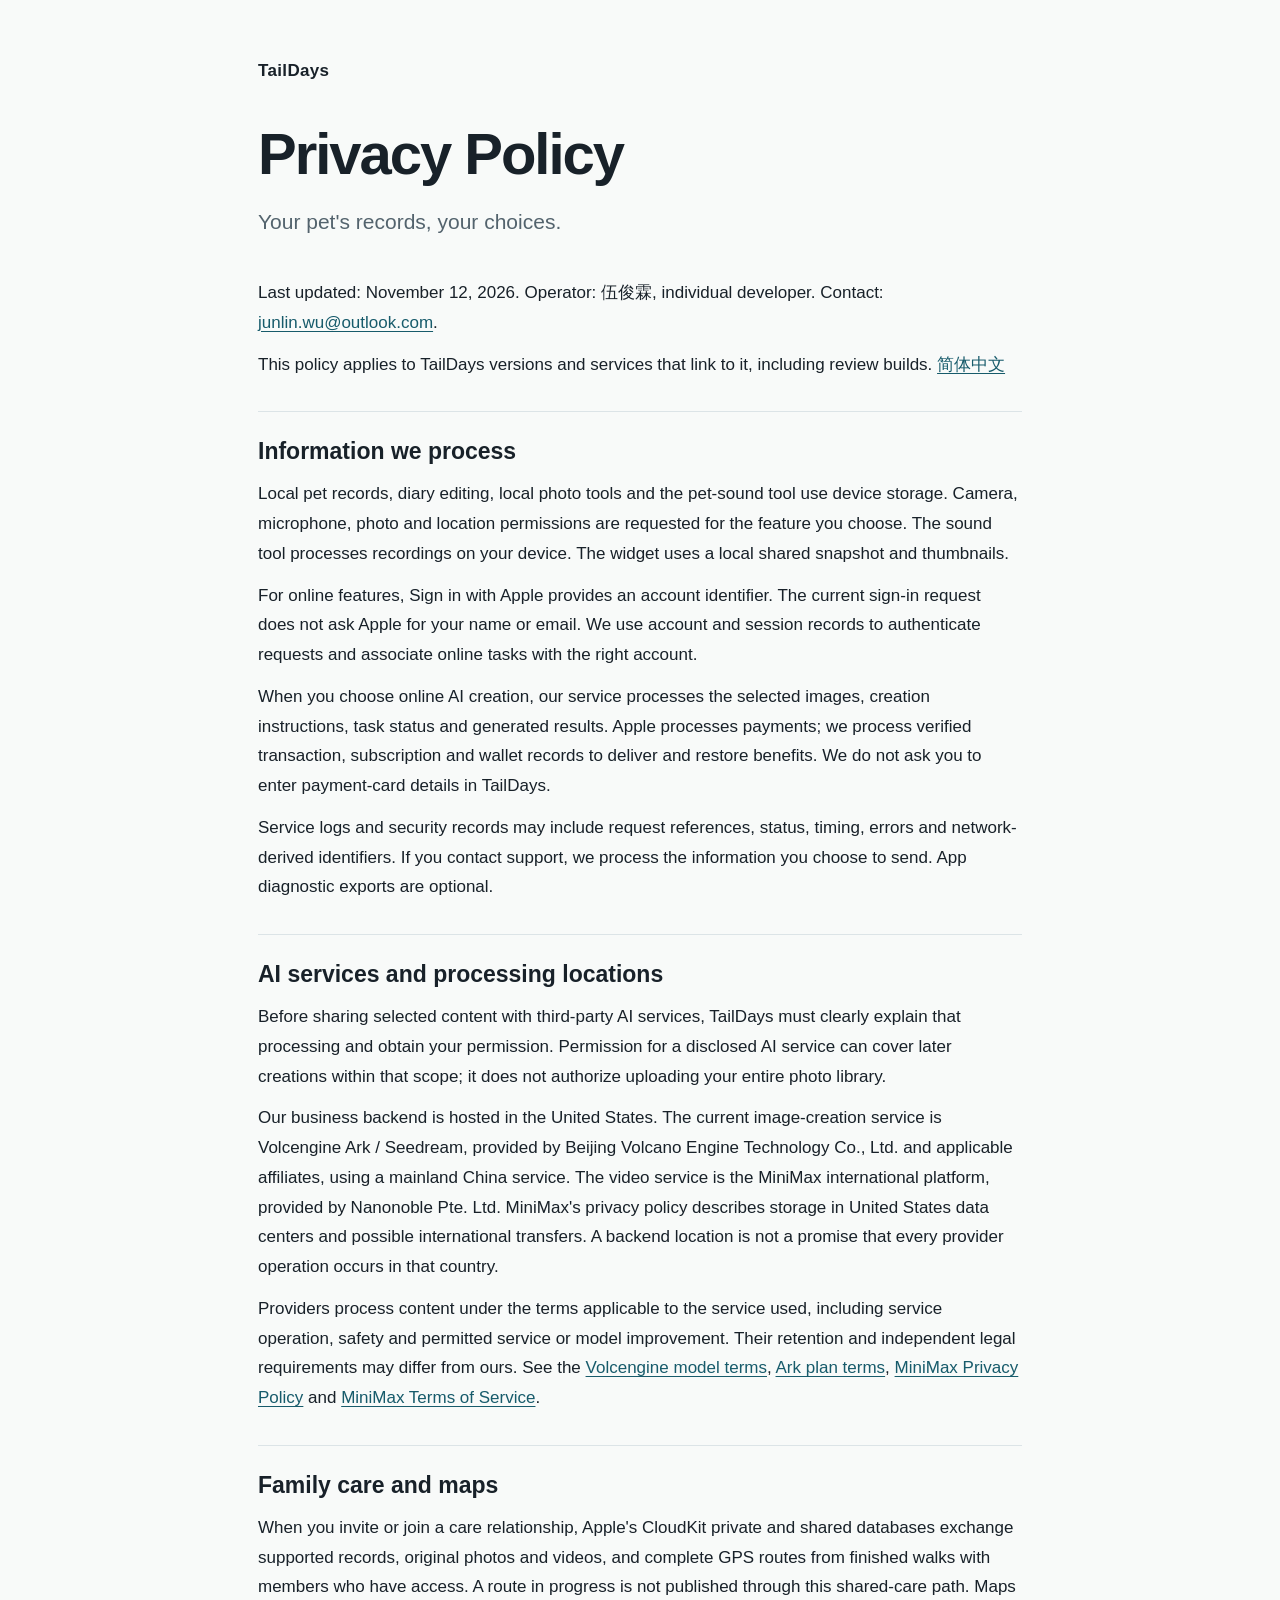
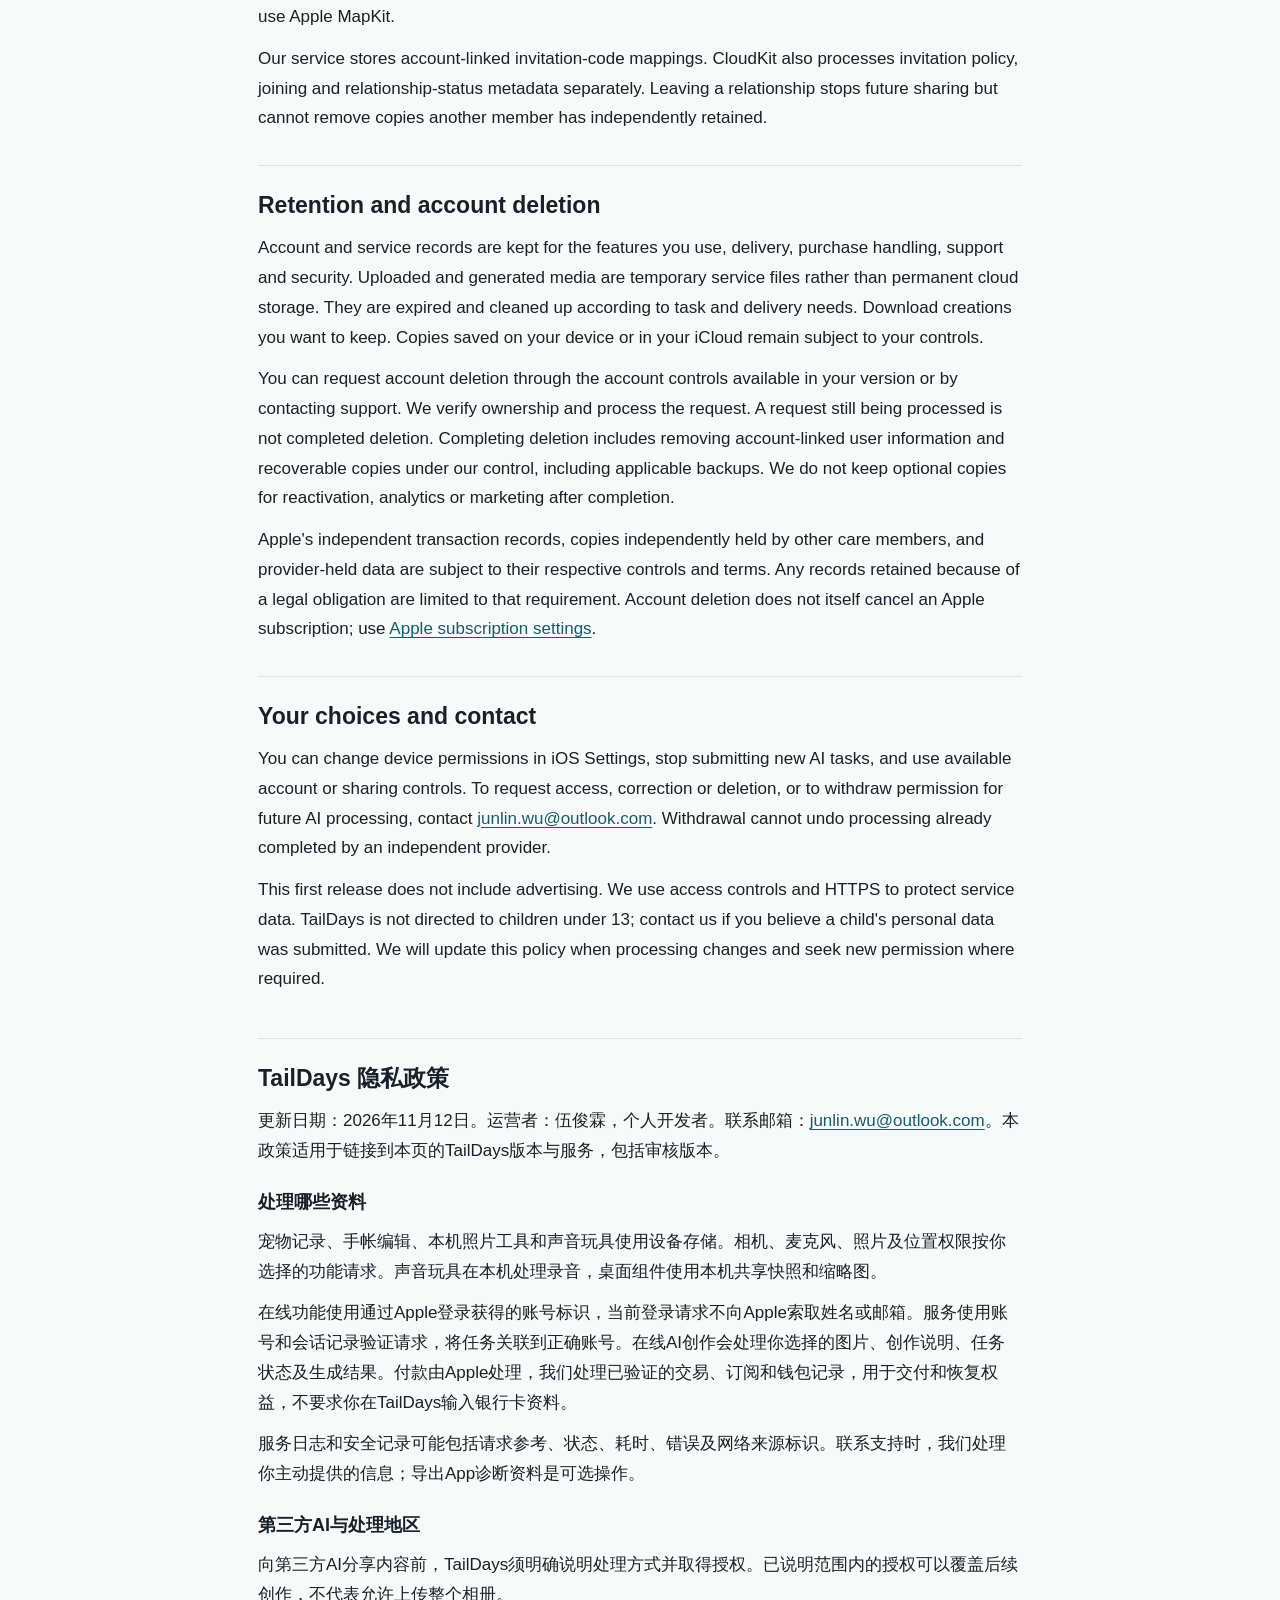
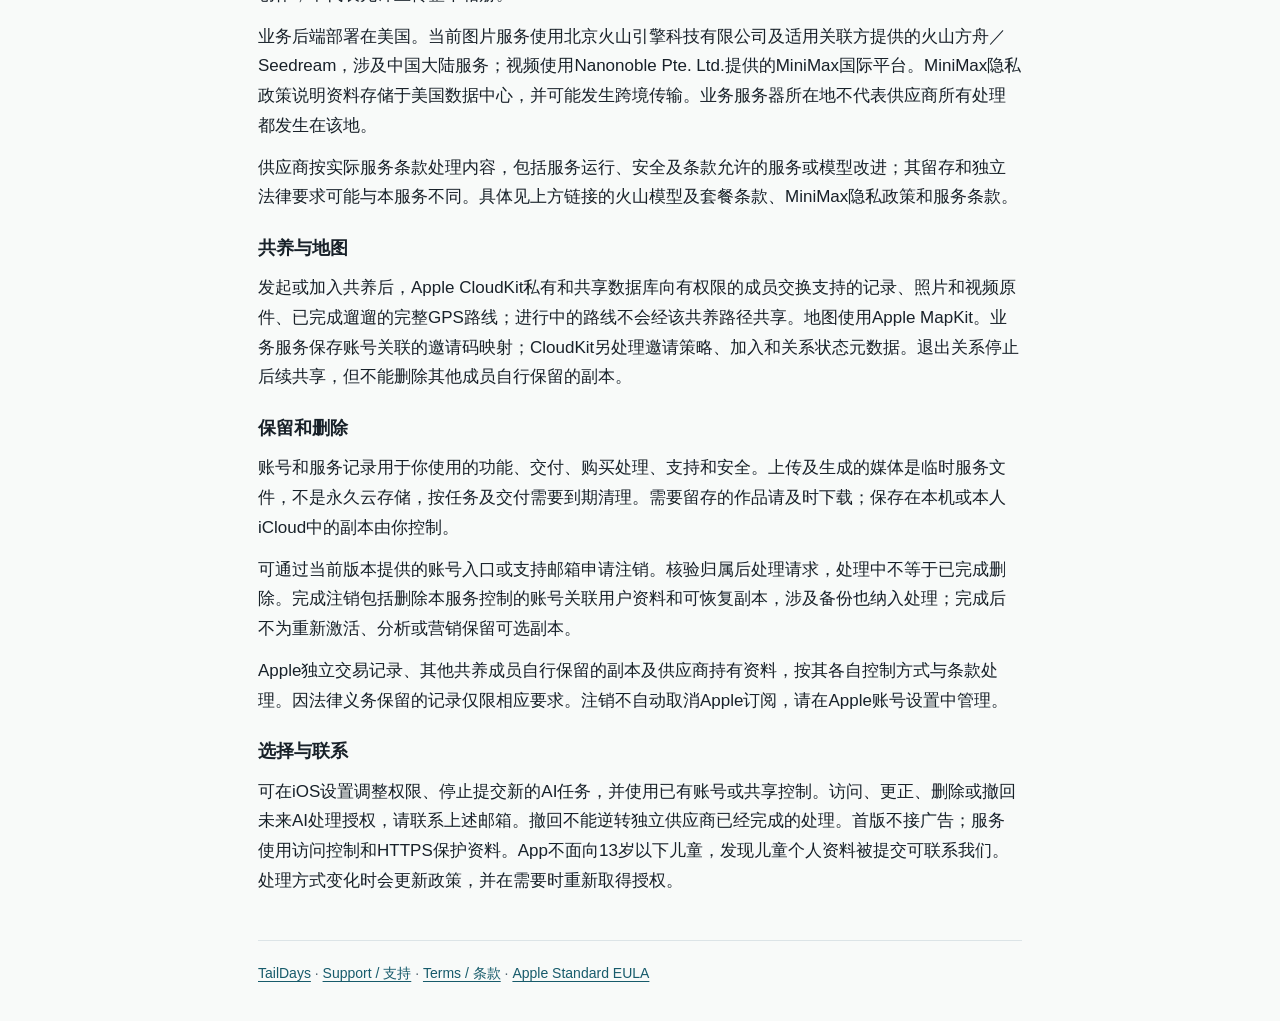
==== privacy/index.html @ 8c6a3384 "Publish TailDays privacy policy and service terms Add bilingual legal pages and navigation links for" ====
<!doctype html>
<html lang="en">
<head>
<meta charset="utf-8">
<meta name="viewport" content="width=device-width, initial-scale=1">
<meta name="description" content="How TailDays handles account information, AI creations, purchases, shared care and privacy requests.">
<title>TailDays Privacy Policy · 隐私政策</title>
<link rel="stylesheet" href="../site.css">
</head>
<body>
<main>
<a class="brand" href="../">TailDays</a>
<h1>Privacy Policy</h1>
<p class="lead">Your pet's records, your choices.</p>
<p>Last updated: November 12, 2026. Operator: 伍俊霖, individual developer. Contact: <a href="mailto:junlin.wu@outlook.com">junlin.wu@outlook.com</a>.</p>
<p>This policy applies to TailDays versions and services that link to it, including review builds. <a href="#zh">简体中文</a></p>
<section>
<h2>Information we process</h2>
<p>Local pet records, diary editing, local photo tools and the pet-sound tool use device storage. Camera, microphone, photo and location permissions are requested for the feature you choose. The sound tool processes recordings on your device. The widget uses a local shared snapshot and thumbnails.</p>
<p>For online features, Sign in with Apple provides an account identifier. The current sign-in request does not ask Apple for your name or email. We use account and session records to authenticate requests and associate online tasks with the right account.</p>
<p>When you choose online AI creation, our service processes the selected images, creation instructions, task status and generated results. Apple processes payments; we process verified transaction, subscription and wallet records to deliver and restore benefits. We do not ask you to enter payment-card details in TailDays.</p>
<p>Service logs and security records may include request references, status, timing, errors and network-derived identifiers. If you contact support, we process the information you choose to send. App diagnostic exports are optional.</p>
</section>
<section>
<h2>AI services and processing locations</h2>
<p>Before sharing selected content with third-party AI services, TailDays must clearly explain that processing and obtain your permission. Permission for a disclosed AI service can cover later creations within that scope; it does not authorize uploading your entire photo library.</p>
<p>Our business backend is hosted in the United States. The current image-creation service is Volcengine Ark / Seedream, provided by Beijing Volcano Engine Technology Co., Ltd. and applicable affiliates, using a mainland China service. The video service is the MiniMax international platform, provided by Nanonoble Pte. Ltd. MiniMax's privacy policy describes storage in United States data centers and possible international transfers. A backend location is not a promise that every provider operation occurs in that country.</p>
<p>Providers process content under the terms applicable to the service used, including service operation, safety and permitted service or model improvement. Their retention and independent legal requirements may differ from ours. See the <a href="https://docs.volcengine.com/docs/ark/doubao-model-service-agreement?lang=zh">Volcengine model terms</a>, <a href="https://docs.volcengine.com/docs/ark/subscription-package-service-terms-conditions?lang=zh">Ark plan terms</a>, <a href="https://platform.minimax.io/protocol/privacy-policy">MiniMax Privacy Policy</a> and <a href="https://platform.minimax.io/protocol/terms-of-service">MiniMax Terms of Service</a>.</p>
</section>
<section>
<h2>Family care and maps</h2>
<p>When you invite or join a care relationship, Apple's CloudKit private and shared databases exchange supported records, original photos and videos, and complete GPS routes from finished walks with members who have access. A route in progress is not published through this shared-care path. Maps use Apple MapKit.</p>
<p>Our service stores account-linked invitation-code mappings. CloudKit also processes invitation policy, joining and relationship-status metadata separately. Leaving a relationship stops future sharing but cannot remove copies another member has independently retained.</p>
</section>
<section>
<h2>Retention and account deletion</h2>
<p>Account and service records are kept for the features you use, delivery, purchase handling, support and security. Uploaded and generated media are temporary service files rather than permanent cloud storage. They are expired and cleaned up according to task and delivery needs. Download creations you want to keep. Copies saved on your device or in your iCloud remain subject to your controls.</p>
<p>You can request account deletion through the account controls available in your version or by contacting support. We verify ownership and process the request. A request still being processed is not completed deletion. Completing deletion includes removing account-linked user information and recoverable copies under our control, including applicable backups. We do not keep optional copies for reactivation, analytics or marketing after completion.</p>
<p>Apple's independent transaction records, copies independently held by other care members, and provider-held data are subject to their respective controls and terms. Any records retained because of a legal obligation are limited to that requirement. Account deletion does not itself cancel an Apple subscription; use <a href="https://apps.apple.com/account/subscriptions/">Apple subscription settings</a>.</p>
</section>
<section id="choices">
<h2>Your choices and contact</h2>
<p>You can change device permissions in iOS Settings, stop submitting new AI tasks, and use available account or sharing controls. To request access, correction or deletion, or to withdraw permission for future AI processing, contact <a href="mailto:junlin.wu@outlook.com">junlin.wu@outlook.com</a>. Withdrawal cannot undo processing already completed by an independent provider.</p>
<p>This first release does not include advertising. We use access controls and HTTPS to protect service data. TailDays is not directed to children under 13; contact us if you believe a child's personal data was submitted. We will update this policy when processing changes and seek new permission where required.</p>
</section>
<section lang="zh-Hans" class="translation" id="zh">
<h2>TailDays 隐私政策</h2>
<p>更新日期：2026年11月12日。运营者：伍俊霖，个人开发者。联系邮箱：<a href="mailto:junlin.wu@outlook.com">junlin.wu@outlook.com</a>。本政策适用于链接到本页的TailDays版本与服务，包括审核版本。</p>
<h3>处理哪些资料</h3>
<p>宠物记录、手帐编辑、本机照片工具和声音玩具使用设备存储。相机、麦克风、照片及位置权限按你选择的功能请求。声音玩具在本机处理录音，桌面组件使用本机共享快照和缩略图。</p>
<p>在线功能使用通过Apple登录获得的账号标识，当前登录请求不向Apple索取姓名或邮箱。服务使用账号和会话记录验证请求，将任务关联到正确账号。在线AI创作会处理你选择的图片、创作说明、任务状态及生成结果。付款由Apple处理，我们处理已验证的交易、订阅和钱包记录，用于交付和恢复权益，不要求你在TailDays输入银行卡资料。</p>
<p>服务日志和安全记录可能包括请求参考、状态、耗时、错误及网络来源标识。联系支持时，我们处理你主动提供的信息；导出App诊断资料是可选操作。</p>
<h3>第三方AI与处理地区</h3>
<p>向第三方AI分享内容前，TailDays须明确说明处理方式并取得授权。已说明范围内的授权可以覆盖后续创作，不代表允许上传整个相册。</p>
<p>业务后端部署在美国。当前图片服务使用北京火山引擎科技有限公司及适用关联方提供的火山方舟／Seedream，涉及中国大陆服务；视频使用Nanonoble Pte. Ltd.提供的MiniMax国际平台。MiniMax隐私政策说明资料存储于美国数据中心，并可能发生跨境传输。业务服务器所在地不代表供应商所有处理都发生在该地。</p>
<p>供应商按实际服务条款处理内容，包括服务运行、安全及条款允许的服务或模型改进；其留存和独立法律要求可能与本服务不同。具体见上方链接的火山模型及套餐条款、MiniMax隐私政策和服务条款。</p>
<h3>共养与地图</h3>
<p>发起或加入共养后，Apple CloudKit私有和共享数据库向有权限的成员交换支持的记录、照片和视频原件、已完成遛遛的完整GPS路线；进行中的路线不会经该共养路径共享。地图使用Apple MapKit。业务服务保存账号关联的邀请码映射；CloudKit另处理邀请策略、加入和关系状态元数据。退出关系停止后续共享，但不能删除其他成员自行保留的副本。</p>
<h3>保留和删除</h3>
<p>账号和服务记录用于你使用的功能、交付、购买处理、支持和安全。上传及生成的媒体是临时服务文件，不是永久云存储，按任务及交付需要到期清理。需要留存的作品请及时下载；保存在本机或本人iCloud中的副本由你控制。</p>
<p>可通过当前版本提供的账号入口或支持邮箱申请注销。核验归属后处理请求，处理中不等于已完成删除。完成注销包括删除本服务控制的账号关联用户资料和可恢复副本，涉及备份也纳入处理；完成后不为重新激活、分析或营销保留可选副本。</p>
<p>Apple独立交易记录、其他共养成员自行保留的副本及供应商持有资料，按其各自控制方式与条款处理。因法律义务保留的记录仅限相应要求。注销不自动取消Apple订阅，请在Apple账号设置中管理。</p>
<h3>选择与联系</h3>
<p>可在iOS设置调整权限、停止提交新的AI任务，并使用已有账号或共享控制。访问、更正、删除或撤回未来AI处理授权，请联系上述邮箱。撤回不能逆转独立供应商已经完成的处理。首版不接广告；服务使用访问控制和HTTPS保护资料。App不面向13岁以下儿童，发现儿童个人资料被提交可联系我们。处理方式变化时会更新政策，并在需要时重新取得授权。</p>
</section>
<footer><a href="../">TailDays</a> · <a href="../support/">Support / 支持</a> · <a href="../terms/">Terms / 条款</a> · <a href="https://www.apple.com/legal/internet-services/itunes/dev/stdeula/">Apple Standard EULA</a></footer>
</main>
</body>
</html>
---- site.css ----
:root{color-scheme:light;--ink:#182129;--muted:#53636d;--line:#dce4e7;--accent:#175b6b;--paper:#f8faf9}
*{box-sizing:border-box}
body{margin:0;background:var(--paper);color:var(--ink);font:17px/1.75 -apple-system,BlinkMacSystemFont,"Segoe UI","PingFang SC",sans-serif}
main{max-width:820px;margin:0 auto;padding:56px 28px 36px}
.brand{font-weight:700;letter-spacing:.02em;text-decoration:none;color:var(--ink)}
h1{font-size:clamp(34px,7vw,58px);line-height:1.1;letter-spacing:-.035em;margin:36px 0 20px}
.lead{font-size:21px;line-height:1.55;color:var(--muted);max-width:620px;margin-bottom:40px}
h2{font-size:23px;line-height:1.35;margin:0 0 12px}
h3{font-size:18px;line-height:1.4;margin:24px 0 10px}
section{margin:32px 0;padding-top:24px;border-top:1px solid var(--line)}
.contact{padding:26px;border:1px solid var(--line);border-radius:18px;background:#fff}
p{margin:12px 0}
a{color:var(--accent);text-underline-offset:3px;overflow-wrap:anywhere}
.email{display:inline-block;font-size:clamp(18px,4vw,24px);font-weight:600;margin:4px 0 8px}
.translation{margin-top:44px}
footer{margin-top:44px;border-top:1px solid var(--line);padding-top:20px;font-size:14px;color:var(--muted)}
@media(max-width:480px){main{padding:30px 20px}.contact{padding:20px}.lead{font-size:19px}}
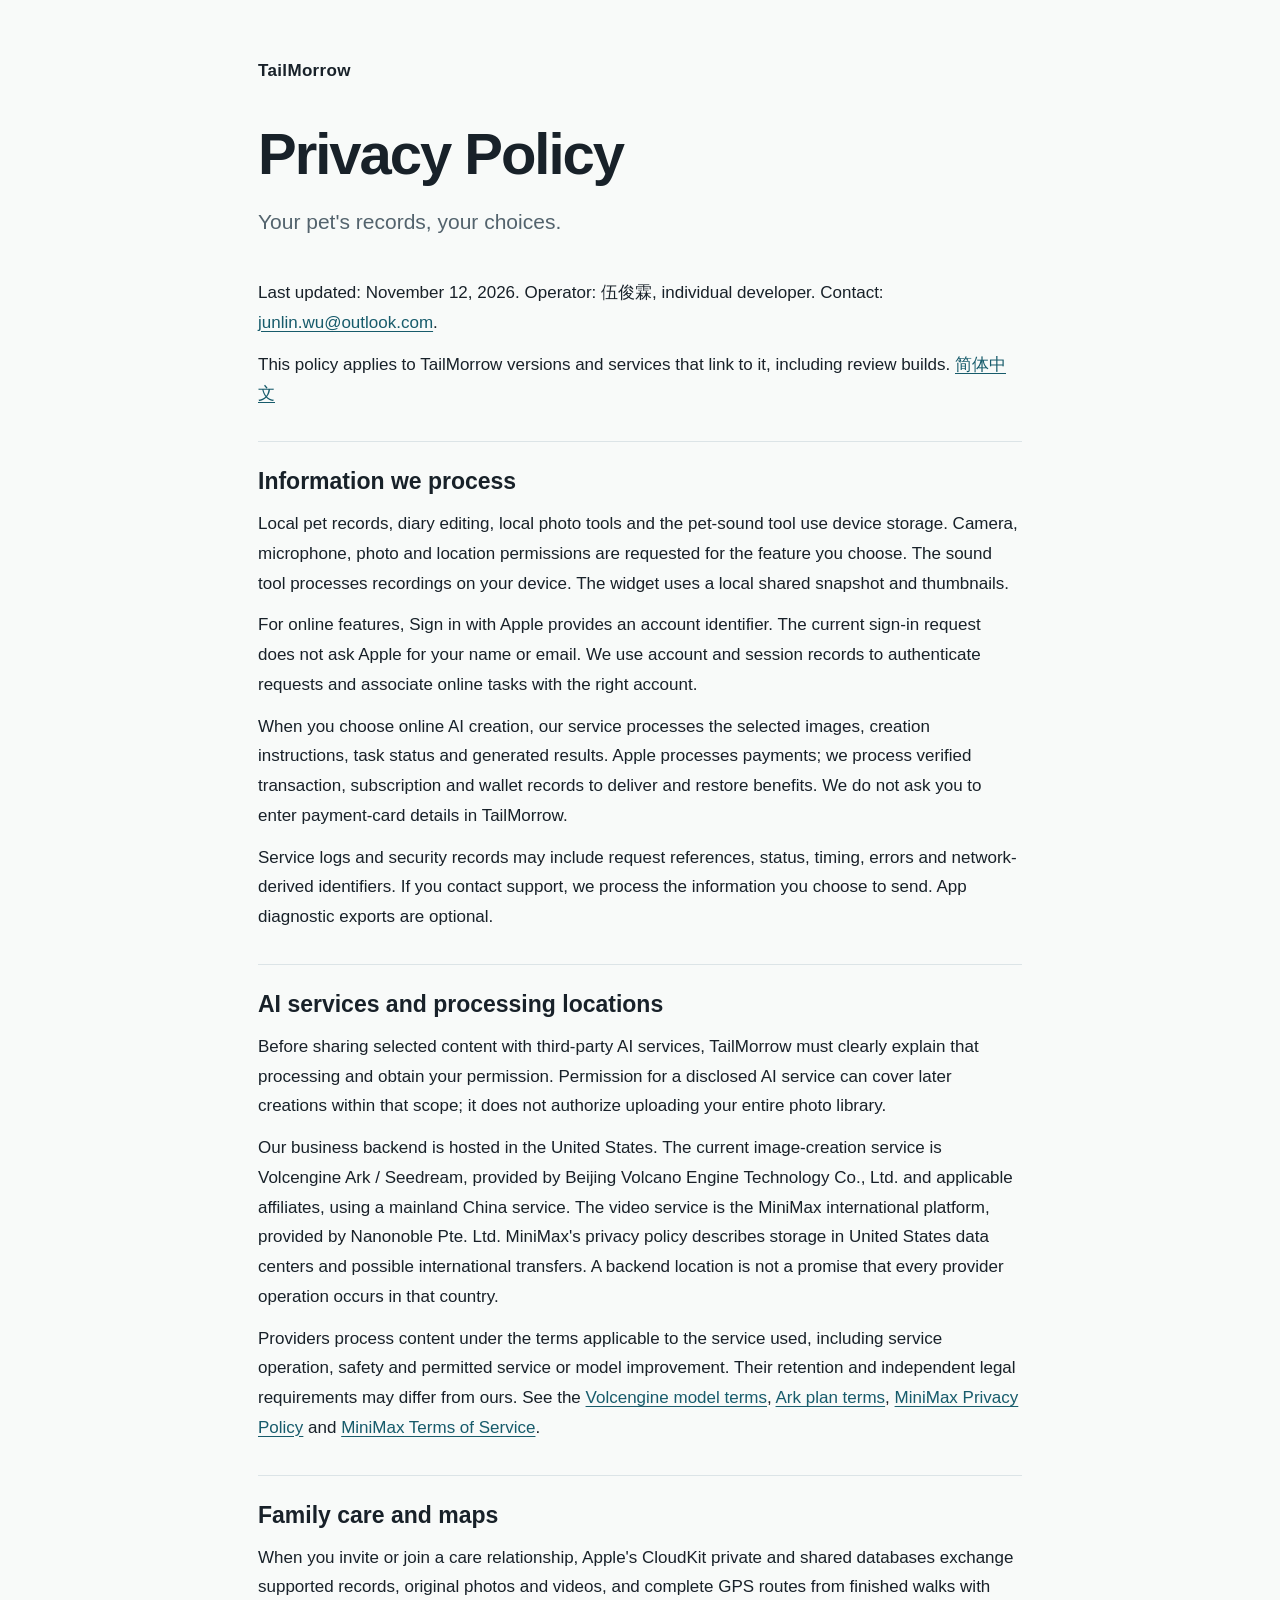
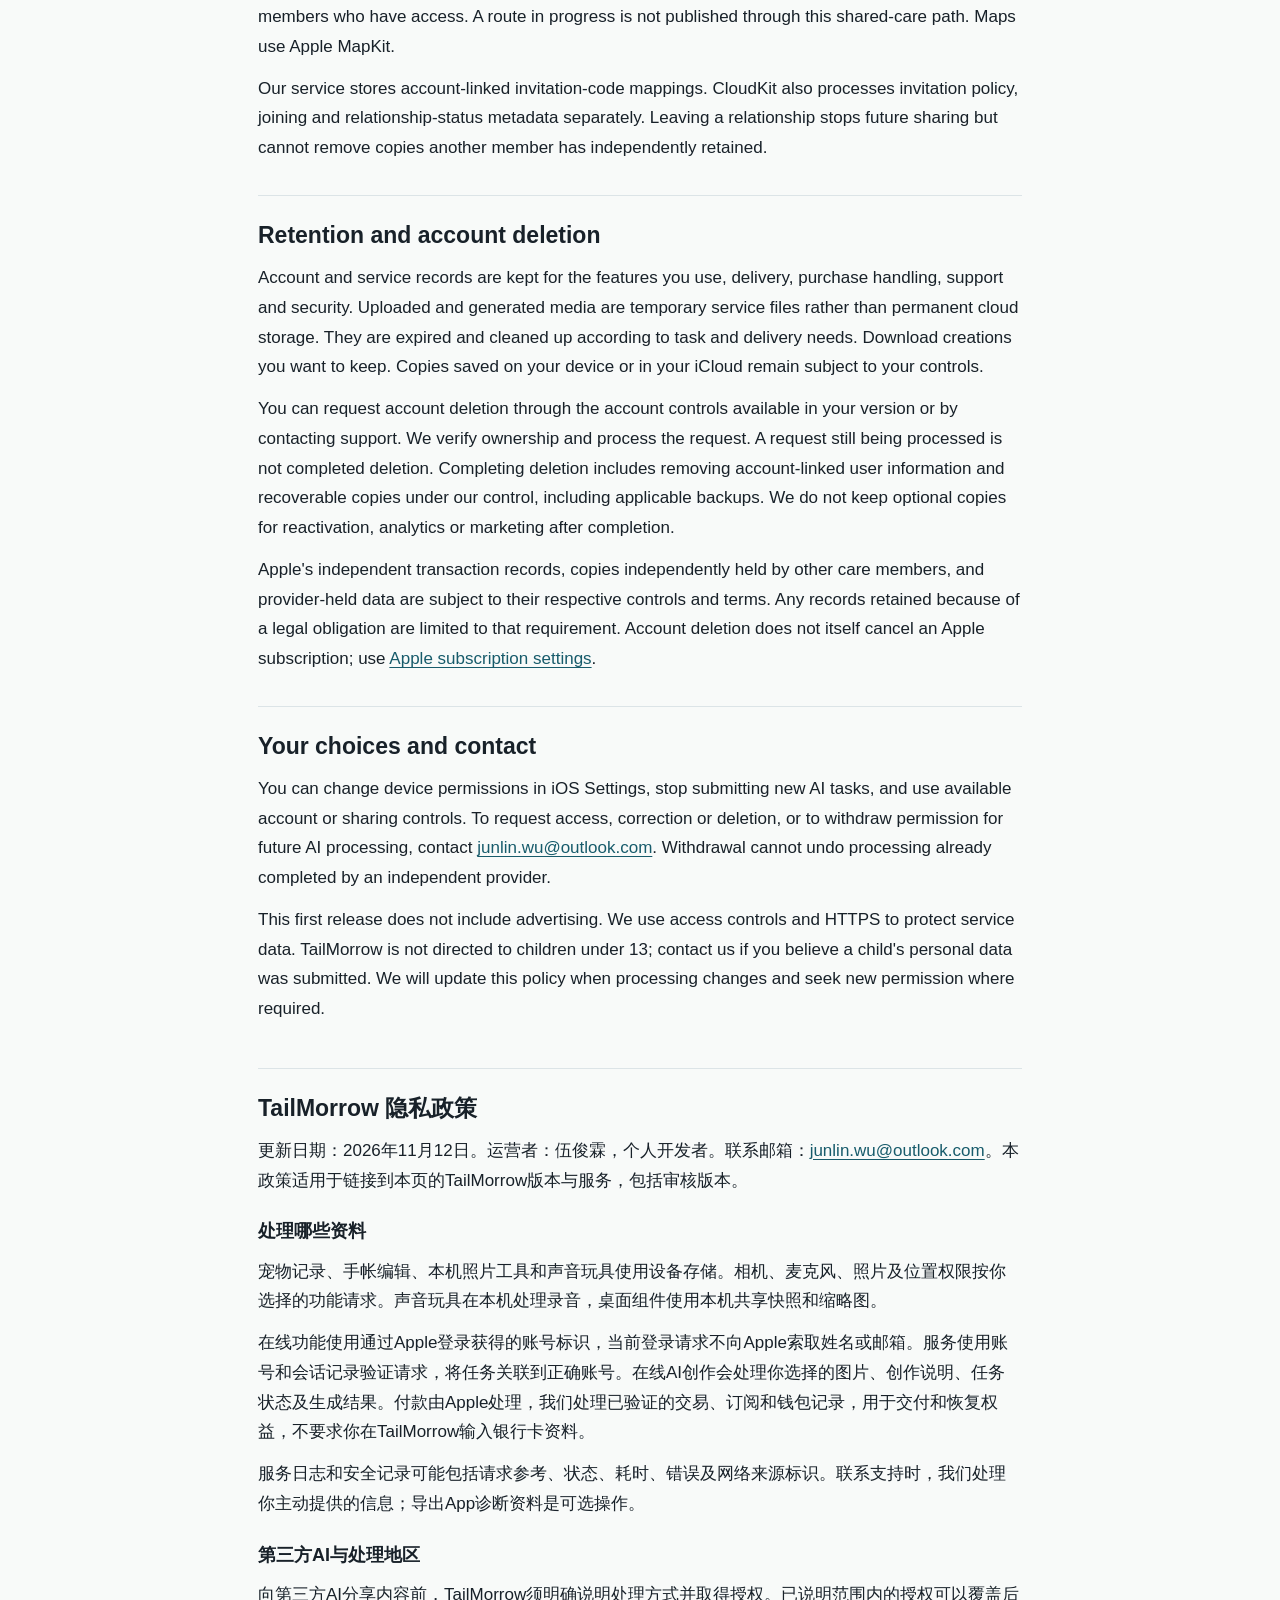
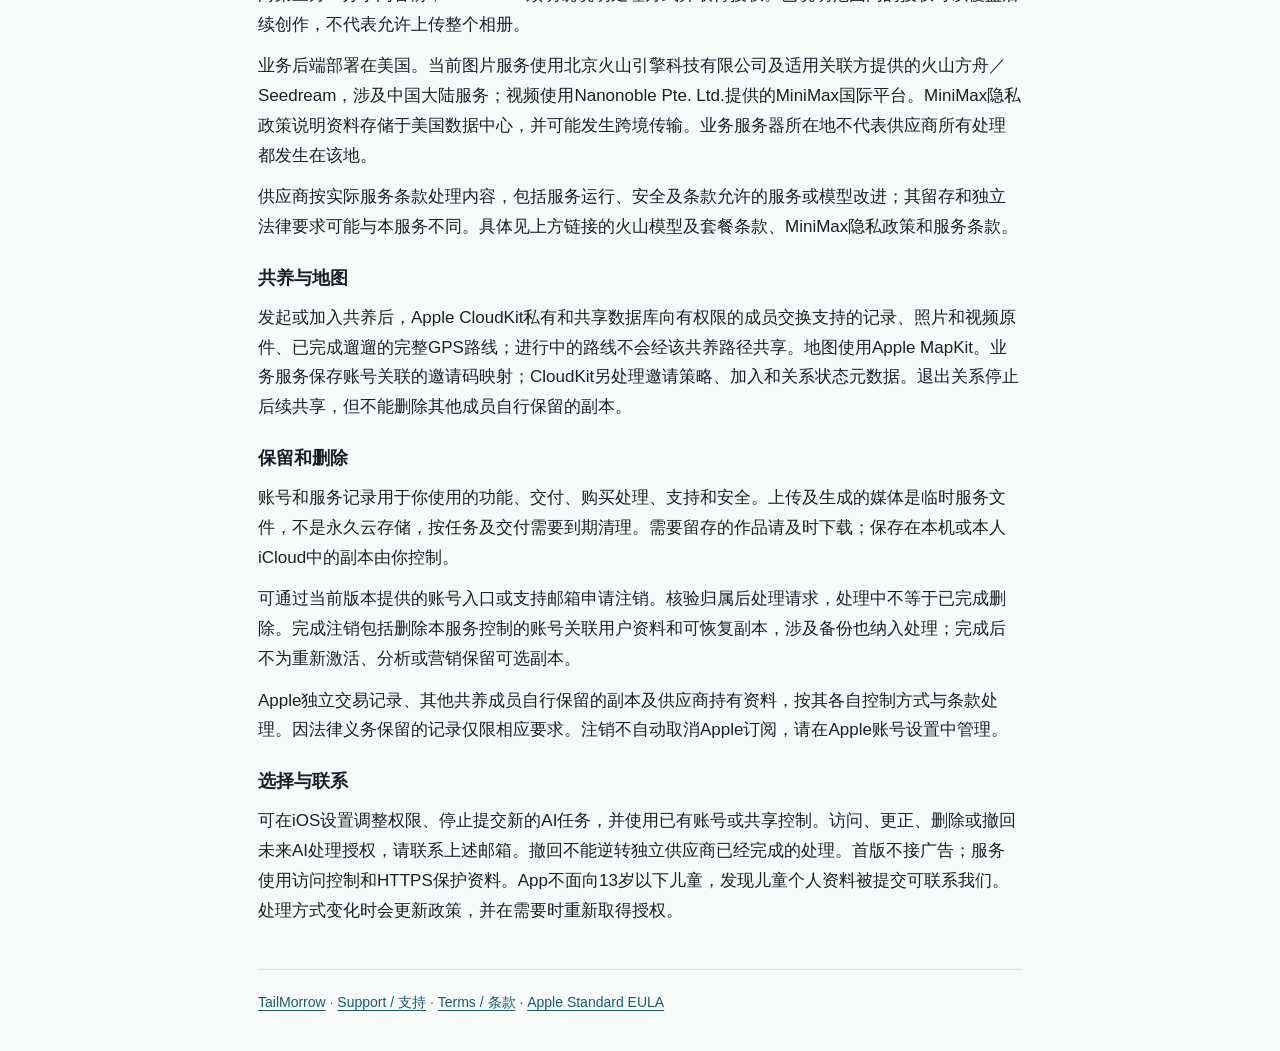
==== commit 2e9bae2e: "docs: rename public site brand to TailMorrow Update only branding in the four published HTML pages. " ====
--- a/privacy/index.html
+++ b/privacy/index.html
@@ -3,27 +3,27 @@
 <head>
 <meta charset="utf-8">
 <meta name="viewport" content="width=device-width, initial-scale=1">
-<meta name="description" content="How TailDays handles account information, AI creations, purchases, shared care and privacy requests.">
-<title>TailDays Privacy Policy · 隐私政策</title>
+<meta name="description" content="How TailMorrow handles account information, AI creations, purchases, shared care and privacy requests.">
+<title>TailMorrow Privacy Policy · 隐私政策</title>
 <link rel="stylesheet" href="../site.css">
 </head>
 <body>
 <main>
-<a class="brand" href="../">TailDays</a>
+<a class="brand" href="../">TailMorrow</a>
 <h1>Privacy Policy</h1>
 <p class="lead">Your pet's records, your choices.</p>
 <p>Last updated: November 12, 2026. Operator: 伍俊霖, individual developer. Contact: <a href="mailto:junlin.wu@outlook.com">junlin.wu@outlook.com</a>.</p>
-<p>This policy applies to TailDays versions and services that link to it, including review builds. <a href="#zh">简体中文</a></p>
+<p>This policy applies to TailMorrow versions and services that link to it, including review builds. <a href="#zh">简体中文</a></p>
 <section>
 <h2>Information we process</h2>
 <p>Local pet records, diary editing, local photo tools and the pet-sound tool use device storage. Camera, microphone, photo and location permissions are requested for the feature you choose. The sound tool processes recordings on your device. The widget uses a local shared snapshot and thumbnails.</p>
 <p>For online features, Sign in with Apple provides an account identifier. The current sign-in request does not ask Apple for your name or email. We use account and session records to authenticate requests and associate online tasks with the right account.</p>
-<p>When you choose online AI creation, our service processes the selected images, creation instructions, task status and generated results. Apple processes payments; we process verified transaction, subscription and wallet records to deliver and restore benefits. We do not ask you to enter payment-card details in TailDays.</p>
+<p>When you choose online AI creation, our service processes the selected images, creation instructions, task status and generated results. Apple processes payments; we process verified transaction, subscription and wallet records to deliver and restore benefits. We do not ask you to enter payment-card details in TailMorrow.</p>
 <p>Service logs and security records may include request references, status, timing, errors and network-derived identifiers. If you contact support, we process the information you choose to send. App diagnostic exports are optional.</p>
 </section>
 <section>
 <h2>AI services and processing locations</h2>
-<p>Before sharing selected content with third-party AI services, TailDays must clearly explain that processing and obtain your permission. Permission for a disclosed AI service can cover later creations within that scope; it does not authorize uploading your entire photo library.</p>
+<p>Before sharing selected content with third-party AI services, TailMorrow must clearly explain that processing and obtain your permission. Permission for a disclosed AI service can cover later creations within that scope; it does not authorize uploading your entire photo library.</p>
 <p>Our business backend is hosted in the United States. The current image-creation service is Volcengine Ark / Seedream, provided by Beijing Volcano Engine Technology Co., Ltd. and applicable affiliates, using a mainland China service. The video service is the MiniMax international platform, provided by Nanonoble Pte. Ltd. MiniMax's privacy policy describes storage in United States data centers and possible international transfers. A backend location is not a promise that every provider operation occurs in that country.</p>
 <p>Providers process content under the terms applicable to the service used, including service operation, safety and permitted service or model improvement. Their retention and independent legal requirements may differ from ours. See the <a href="https://docs.volcengine.com/docs/ark/doubao-model-service-agreement?lang=zh">Volcengine model terms</a>, <a href="https://docs.volcengine.com/docs/ark/subscription-package-service-terms-conditions?lang=zh">Ark plan terms</a>, <a href="https://platform.minimax.io/protocol/privacy-policy">MiniMax Privacy Policy</a> and <a href="https://platform.minimax.io/protocol/terms-of-service">MiniMax Terms of Service</a>.</p>
 </section>
@@ -41,17 +41,17 @@
 <section id="choices">
 <h2>Your choices and contact</h2>
 <p>You can change device permissions in iOS Settings, stop submitting new AI tasks, and use available account or sharing controls. To request access, correction or deletion, or to withdraw permission for future AI processing, contact <a href="mailto:junlin.wu@outlook.com">junlin.wu@outlook.com</a>. Withdrawal cannot undo processing already completed by an independent provider.</p>
-<p>This first release does not include advertising. We use access controls and HTTPS to protect service data. TailDays is not directed to children under 13; contact us if you believe a child's personal data was submitted. We will update this policy when processing changes and seek new permission where required.</p>
+<p>This first release does not include advertising. We use access controls and HTTPS to protect service data. TailMorrow is not directed to children under 13; contact us if you believe a child's personal data was submitted. We will update this policy when processing changes and seek new permission where required.</p>
 </section>
 <section lang="zh-Hans" class="translation" id="zh">
-<h2>TailDays 隐私政策</h2>
-<p>更新日期：2026年11月12日。运营者：伍俊霖，个人开发者。联系邮箱：<a href="mailto:junlin.wu@outlook.com">junlin.wu@outlook.com</a>。本政策适用于链接到本页的TailDays版本与服务，包括审核版本。</p>
+<h2>TailMorrow 隐私政策</h2>
+<p>更新日期：2026年11月12日。运营者：伍俊霖，个人开发者。联系邮箱：<a href="mailto:junlin.wu@outlook.com">junlin.wu@outlook.com</a>。本政策适用于链接到本页的TailMorrow版本与服务，包括审核版本。</p>
 <h3>处理哪些资料</h3>
 <p>宠物记录、手帐编辑、本机照片工具和声音玩具使用设备存储。相机、麦克风、照片及位置权限按你选择的功能请求。声音玩具在本机处理录音，桌面组件使用本机共享快照和缩略图。</p>
-<p>在线功能使用通过Apple登录获得的账号标识，当前登录请求不向Apple索取姓名或邮箱。服务使用账号和会话记录验证请求，将任务关联到正确账号。在线AI创作会处理你选择的图片、创作说明、任务状态及生成结果。付款由Apple处理，我们处理已验证的交易、订阅和钱包记录，用于交付和恢复权益，不要求你在TailDays输入银行卡资料。</p>
+<p>在线功能使用通过Apple登录获得的账号标识，当前登录请求不向Apple索取姓名或邮箱。服务使用账号和会话记录验证请求，将任务关联到正确账号。在线AI创作会处理你选择的图片、创作说明、任务状态及生成结果。付款由Apple处理，我们处理已验证的交易、订阅和钱包记录，用于交付和恢复权益，不要求你在TailMorrow输入银行卡资料。</p>
 <p>服务日志和安全记录可能包括请求参考、状态、耗时、错误及网络来源标识。联系支持时，我们处理你主动提供的信息；导出App诊断资料是可选操作。</p>
 <h3>第三方AI与处理地区</h3>
-<p>向第三方AI分享内容前，TailDays须明确说明处理方式并取得授权。已说明范围内的授权可以覆盖后续创作，不代表允许上传整个相册。</p>
+<p>向第三方AI分享内容前，TailMorrow须明确说明处理方式并取得授权。已说明范围内的授权可以覆盖后续创作，不代表允许上传整个相册。</p>
 <p>业务后端部署在美国。当前图片服务使用北京火山引擎科技有限公司及适用关联方提供的火山方舟／Seedream，涉及中国大陆服务；视频使用Nanonoble Pte. Ltd.提供的MiniMax国际平台。MiniMax隐私政策说明资料存储于美国数据中心，并可能发生跨境传输。业务服务器所在地不代表供应商所有处理都发生在该地。</p>
 <p>供应商按实际服务条款处理内容，包括服务运行、安全及条款允许的服务或模型改进；其留存和独立法律要求可能与本服务不同。具体见上方链接的火山模型及套餐条款、MiniMax隐私政策和服务条款。</p>
 <h3>共养与地图</h3>
@@ -63,7 +63,7 @@
 <h3>选择与联系</h3>
 <p>可在iOS设置调整权限、停止提交新的AI任务，并使用已有账号或共享控制。访问、更正、删除或撤回未来AI处理授权，请联系上述邮箱。撤回不能逆转独立供应商已经完成的处理。首版不接广告；服务使用访问控制和HTTPS保护资料。App不面向13岁以下儿童，发现儿童个人资料被提交可联系我们。处理方式变化时会更新政策，并在需要时重新取得授权。</p>
 </section>
-<footer><a href="../">TailDays</a> · <a href="../support/">Support / 支持</a> · <a href="../terms/">Terms / 条款</a> · <a href="https://www.apple.com/legal/internet-services/itunes/dev/stdeula/">Apple Standard EULA</a></footer>
+<footer><a href="../">TailMorrow</a> · <a href="../support/">Support / 支持</a> · <a href="../terms/">Terms / 条款</a> · <a href="https://www.apple.com/legal/internet-services/itunes/dev/stdeula/">Apple Standard EULA</a></footer>
 </main>
 </body>
 </html>
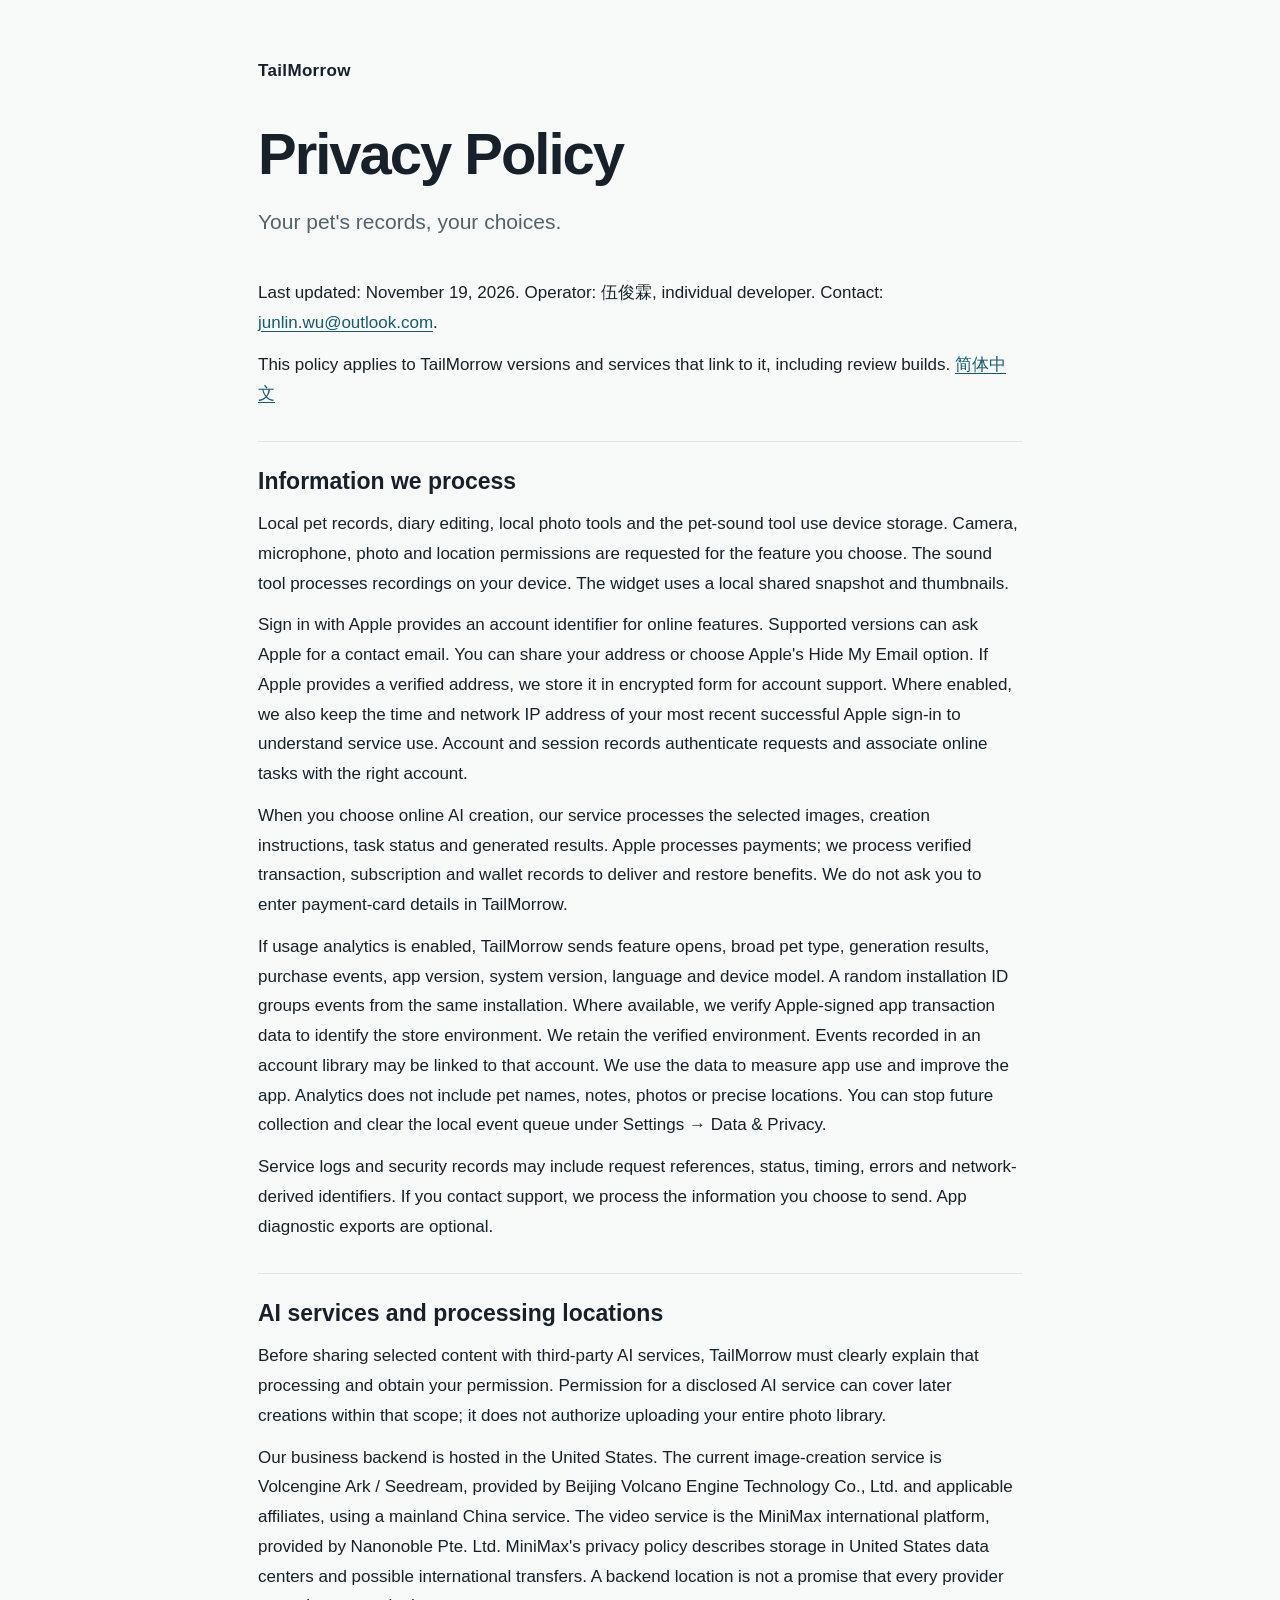
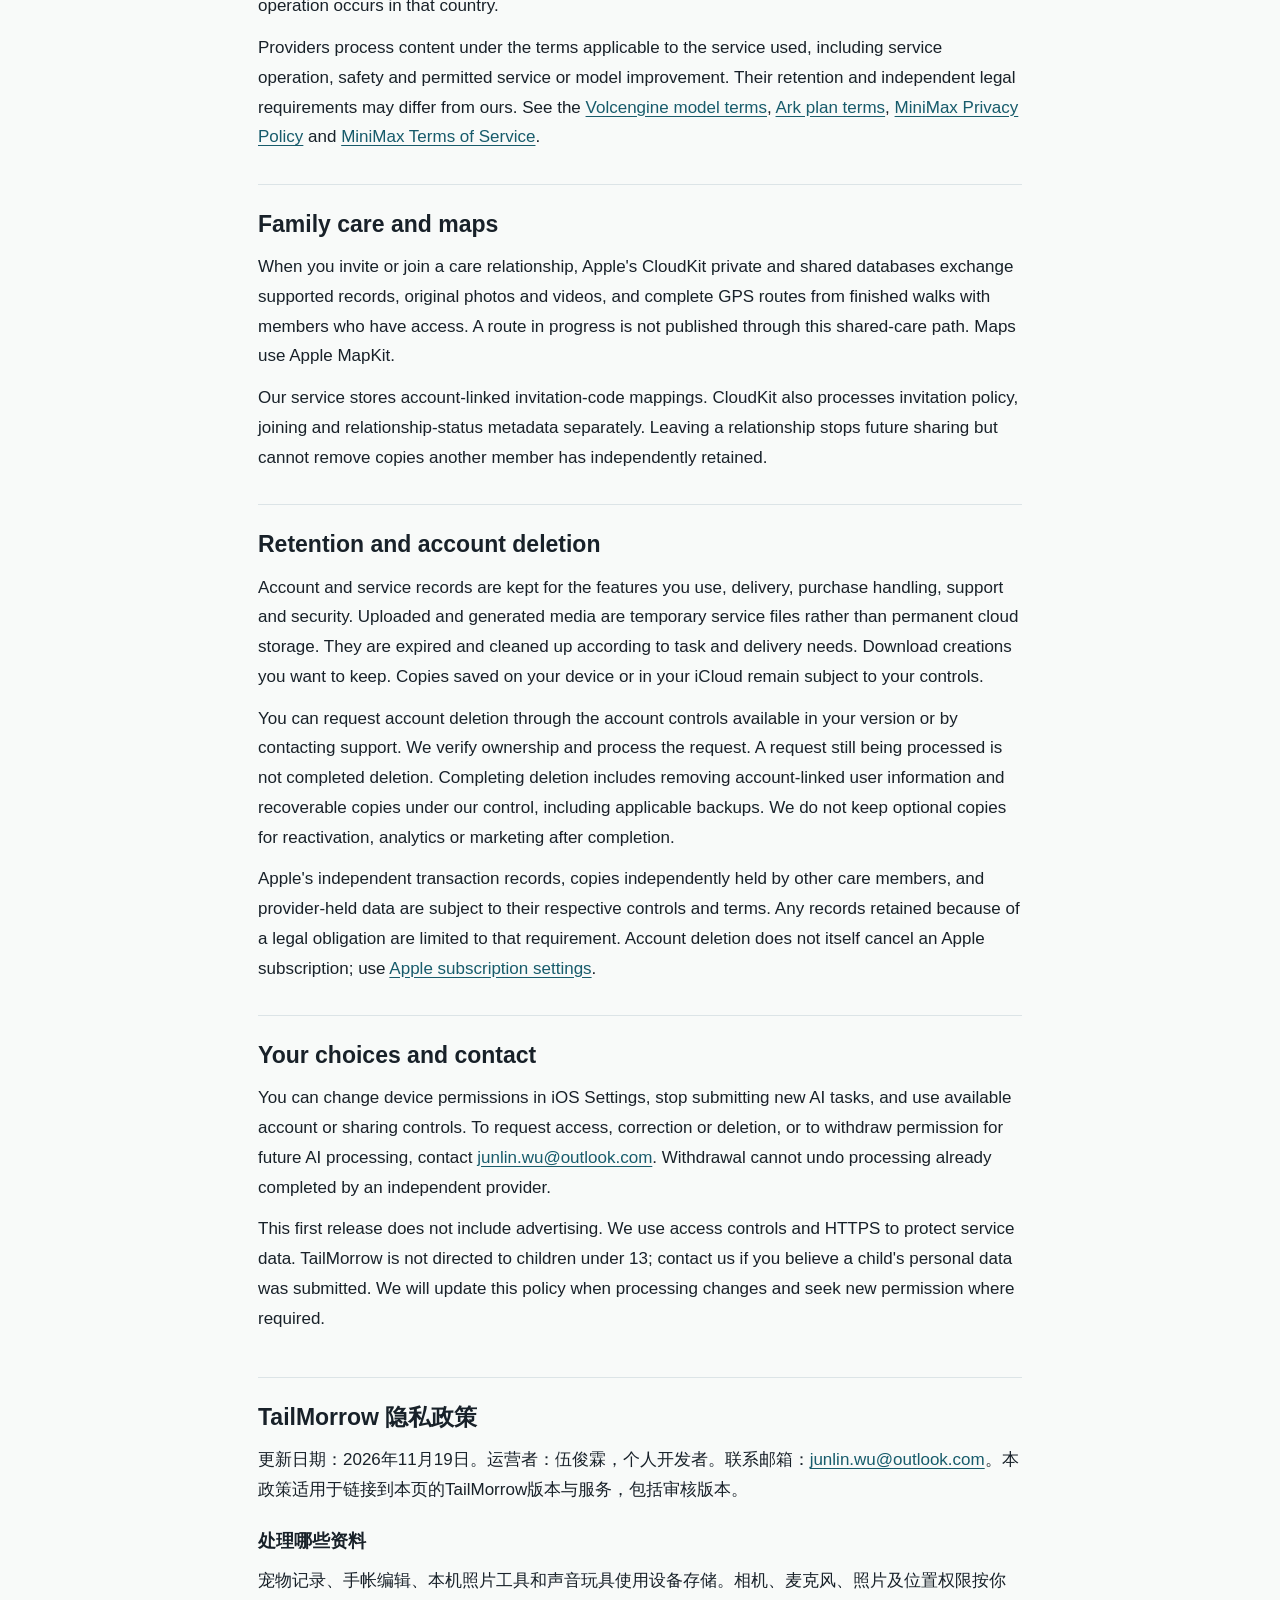
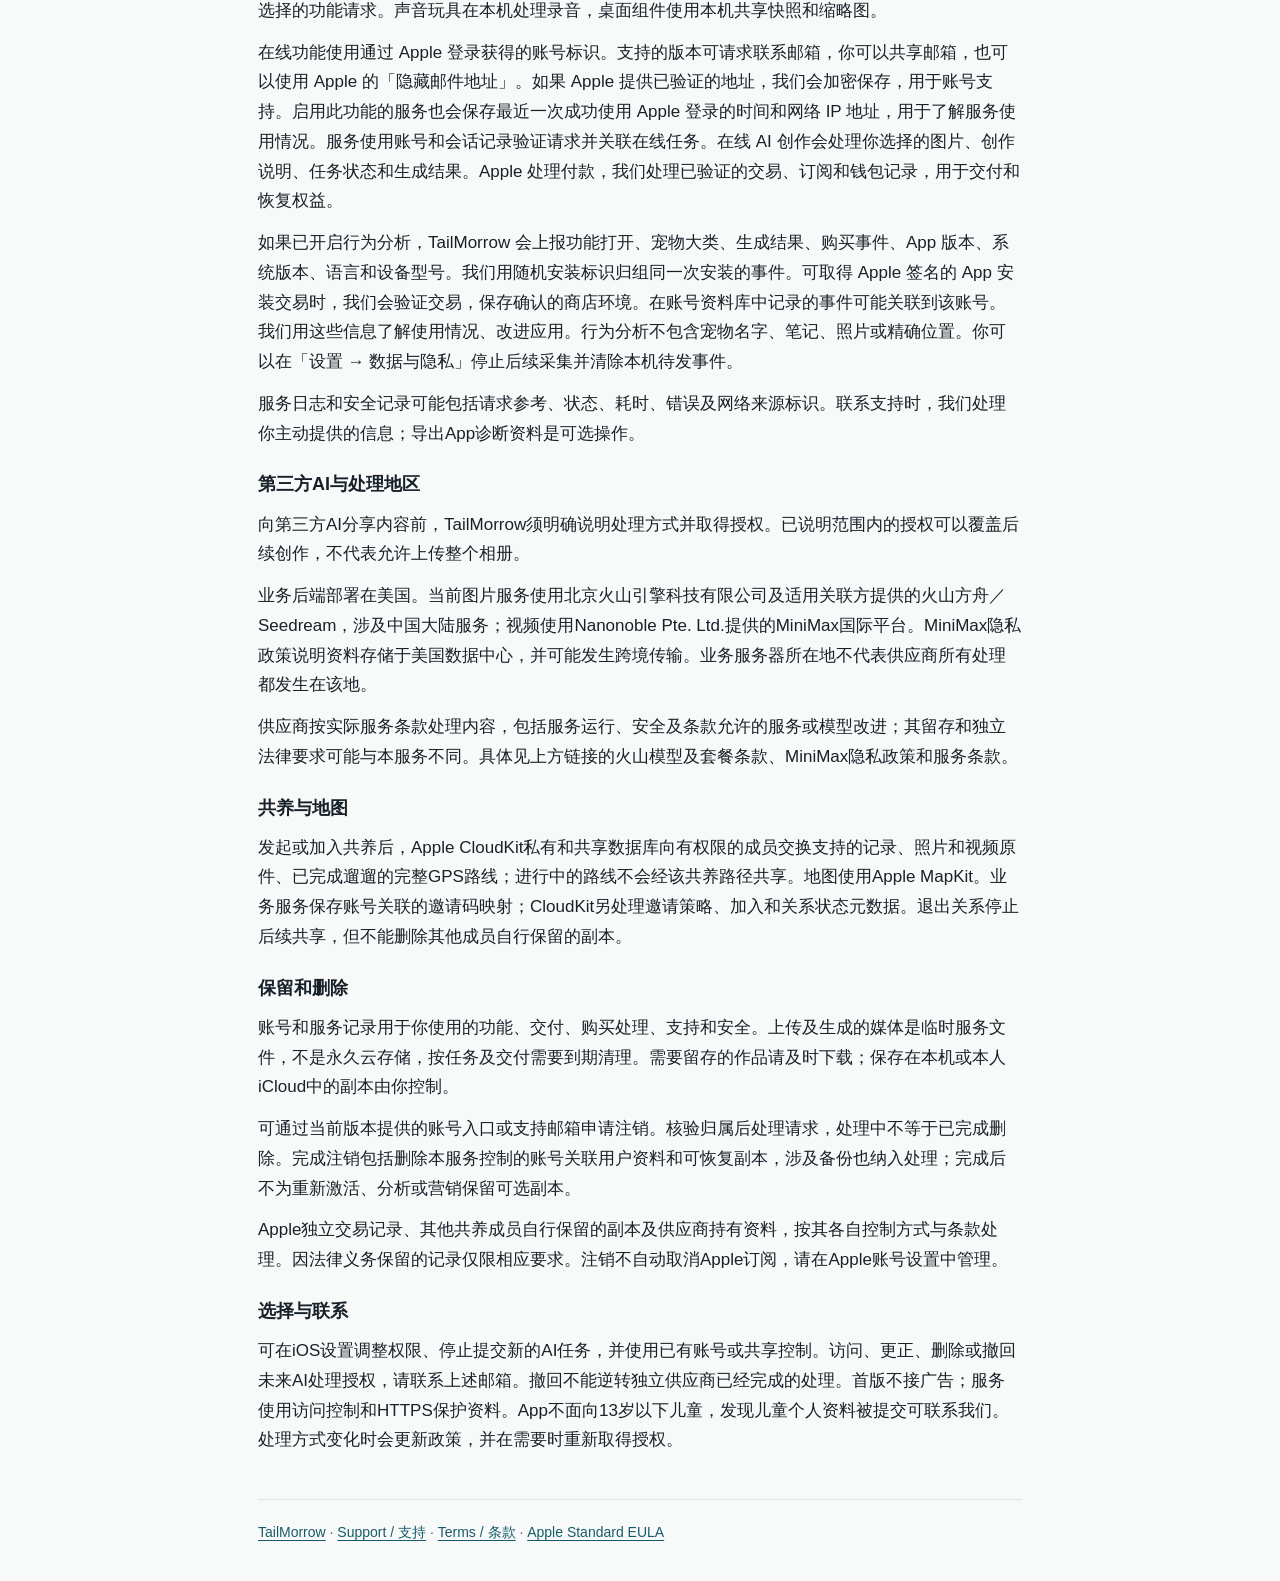
==== commit f66acd42: "docs: 更新账号登录和使用分析隐私说明 Co-Authored-By: Claude Code <noreply@anthropic.com>" ====
--- a/privacy/index.html
+++ b/privacy/index.html
@@ -12,13 +12,14 @@
 <a class="brand" href="../">TailMorrow</a>
 <h1>Privacy Policy</h1>
 <p class="lead">Your pet's records, your choices.</p>
-<p>Last updated: November 12, 2026. Operator: 伍俊霖, individual developer. Contact: <a href="mailto:junlin.wu@outlook.com">junlin.wu@outlook.com</a>.</p>
+<p>Last updated: November 19, 2026. Operator: 伍俊霖, individual developer. Contact: <a href="mailto:junlin.wu@outlook.com">junlin.wu@outlook.com</a>.</p>
 <p>This policy applies to TailMorrow versions and services that link to it, including review builds. <a href="#zh">简体中文</a></p>
 <section>
 <h2>Information we process</h2>
 <p>Local pet records, diary editing, local photo tools and the pet-sound tool use device storage. Camera, microphone, photo and location permissions are requested for the feature you choose. The sound tool processes recordings on your device. The widget uses a local shared snapshot and thumbnails.</p>
-<p>For online features, Sign in with Apple provides an account identifier. The current sign-in request does not ask Apple for your name or email. We use account and session records to authenticate requests and associate online tasks with the right account.</p>
+<p>Sign in with Apple provides an account identifier for online features. Supported versions can ask Apple for a contact email. You can share your address or choose Apple's Hide My Email option. If Apple provides a verified address, we store it in encrypted form for account support. Where enabled, we also keep the time and network IP address of your most recent successful Apple sign-in to understand service use. Account and session records authenticate requests and associate online tasks with the right account.</p>
 <p>When you choose online AI creation, our service processes the selected images, creation instructions, task status and generated results. Apple processes payments; we process verified transaction, subscription and wallet records to deliver and restore benefits. We do not ask you to enter payment-card details in TailMorrow.</p>
+<p>If usage analytics is enabled, TailMorrow sends feature opens, broad pet type, generation results, purchase events, app version, system version, language and device model. A random installation ID groups events from the same installation. Where available, we verify Apple-signed app transaction data to identify the store environment. We retain the verified environment. Events recorded in an account library may be linked to that account. We use the data to measure app use and improve the app. Analytics does not include pet names, notes, photos or precise locations. You can stop future collection and clear the local event queue under Settings → Data &amp; Privacy.</p>
 <p>Service logs and security records may include request references, status, timing, errors and network-derived identifiers. If you contact support, we process the information you choose to send. App diagnostic exports are optional.</p>
 </section>
 <section>
@@ -45,10 +46,11 @@
 </section>
 <section lang="zh-Hans" class="translation" id="zh">
 <h2>TailMorrow 隐私政策</h2>
-<p>更新日期：2026年11月12日。运营者：伍俊霖，个人开发者。联系邮箱：<a href="mailto:junlin.wu@outlook.com">junlin.wu@outlook.com</a>。本政策适用于链接到本页的TailMorrow版本与服务，包括审核版本。</p>
+<p>更新日期：2026年11月19日。运营者：伍俊霖，个人开发者。联系邮箱：<a href="mailto:junlin.wu@outlook.com">junlin.wu@outlook.com</a>。本政策适用于链接到本页的TailMorrow版本与服务，包括审核版本。</p>
 <h3>处理哪些资料</h3>
 <p>宠物记录、手帐编辑、本机照片工具和声音玩具使用设备存储。相机、麦克风、照片及位置权限按你选择的功能请求。声音玩具在本机处理录音，桌面组件使用本机共享快照和缩略图。</p>
-<p>在线功能使用通过Apple登录获得的账号标识，当前登录请求不向Apple索取姓名或邮箱。服务使用账号和会话记录验证请求，将任务关联到正确账号。在线AI创作会处理你选择的图片、创作说明、任务状态及生成结果。付款由Apple处理，我们处理已验证的交易、订阅和钱包记录，用于交付和恢复权益，不要求你在TailMorrow输入银行卡资料。</p>
+<p>在线功能使用通过 Apple 登录获得的账号标识。支持的版本可请求联系邮箱，你可以共享邮箱，也可以使用 Apple 的「隐藏邮件地址」。如果 Apple 提供已验证的地址，我们会加密保存，用于账号支持。启用此功能的服务也会保存最近一次成功使用 Apple 登录的时间和网络 IP 地址，用于了解服务使用情况。服务使用账号和会话记录验证请求并关联在线任务。在线 AI 创作会处理你选择的图片、创作说明、任务状态和生成结果。Apple 处理付款，我们处理已验证的交易、订阅和钱包记录，用于交付和恢复权益。</p>
+<p>如果已开启行为分析，TailMorrow 会上报功能打开、宠物大类、生成结果、购买事件、App 版本、系统版本、语言和设备型号。我们用随机安装标识归组同一次安装的事件。可取得 Apple 签名的 App 安装交易时，我们会验证交易，保存确认的商店环境。在账号资料库中记录的事件可能关联到该账号。我们用这些信息了解使用情况、改进应用。行为分析不包含宠物名字、笔记、照片或精确位置。你可以在「设置 → 数据与隐私」停止后续采集并清除本机待发事件。</p>
 <p>服务日志和安全记录可能包括请求参考、状态、耗时、错误及网络来源标识。联系支持时，我们处理你主动提供的信息；导出App诊断资料是可选操作。</p>
 <h3>第三方AI与处理地区</h3>
 <p>向第三方AI分享内容前，TailMorrow须明确说明处理方式并取得授权。已说明范围内的授权可以覆盖后续创作，不代表允许上传整个相册。</p>
